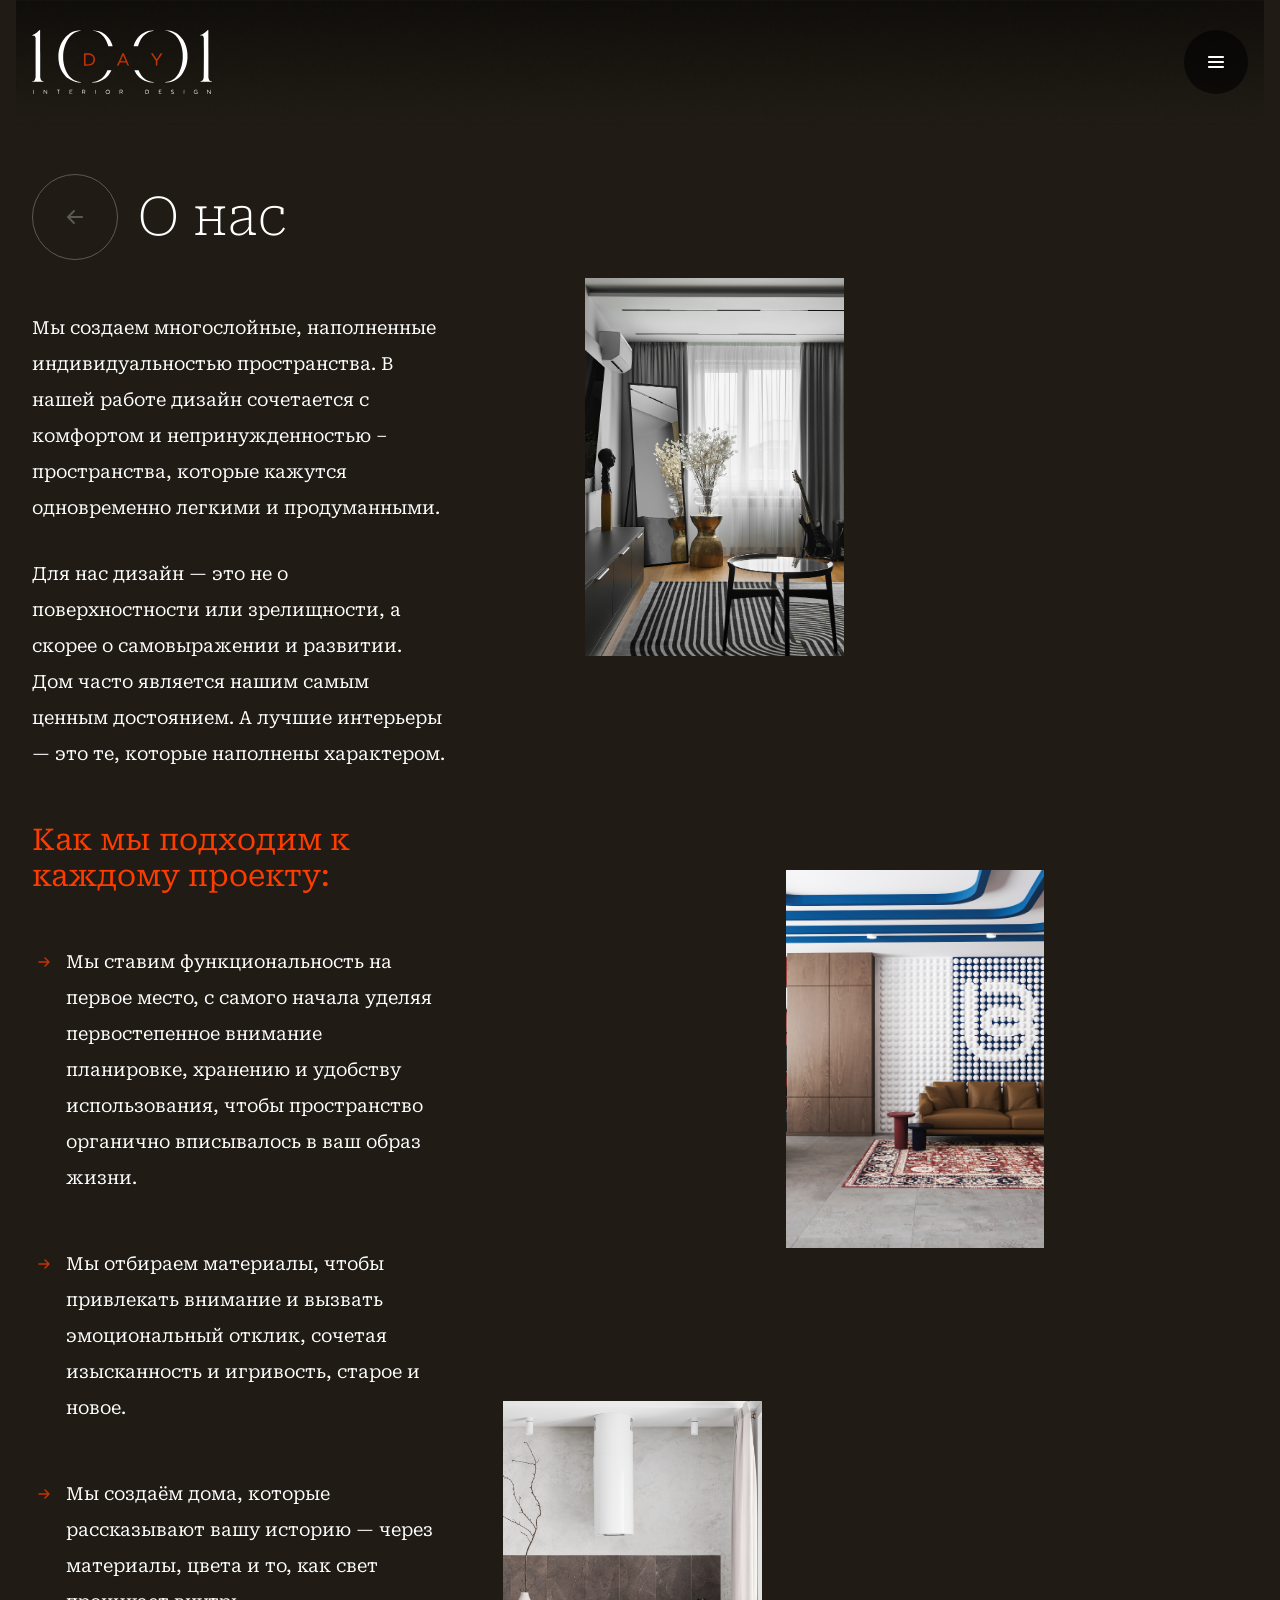
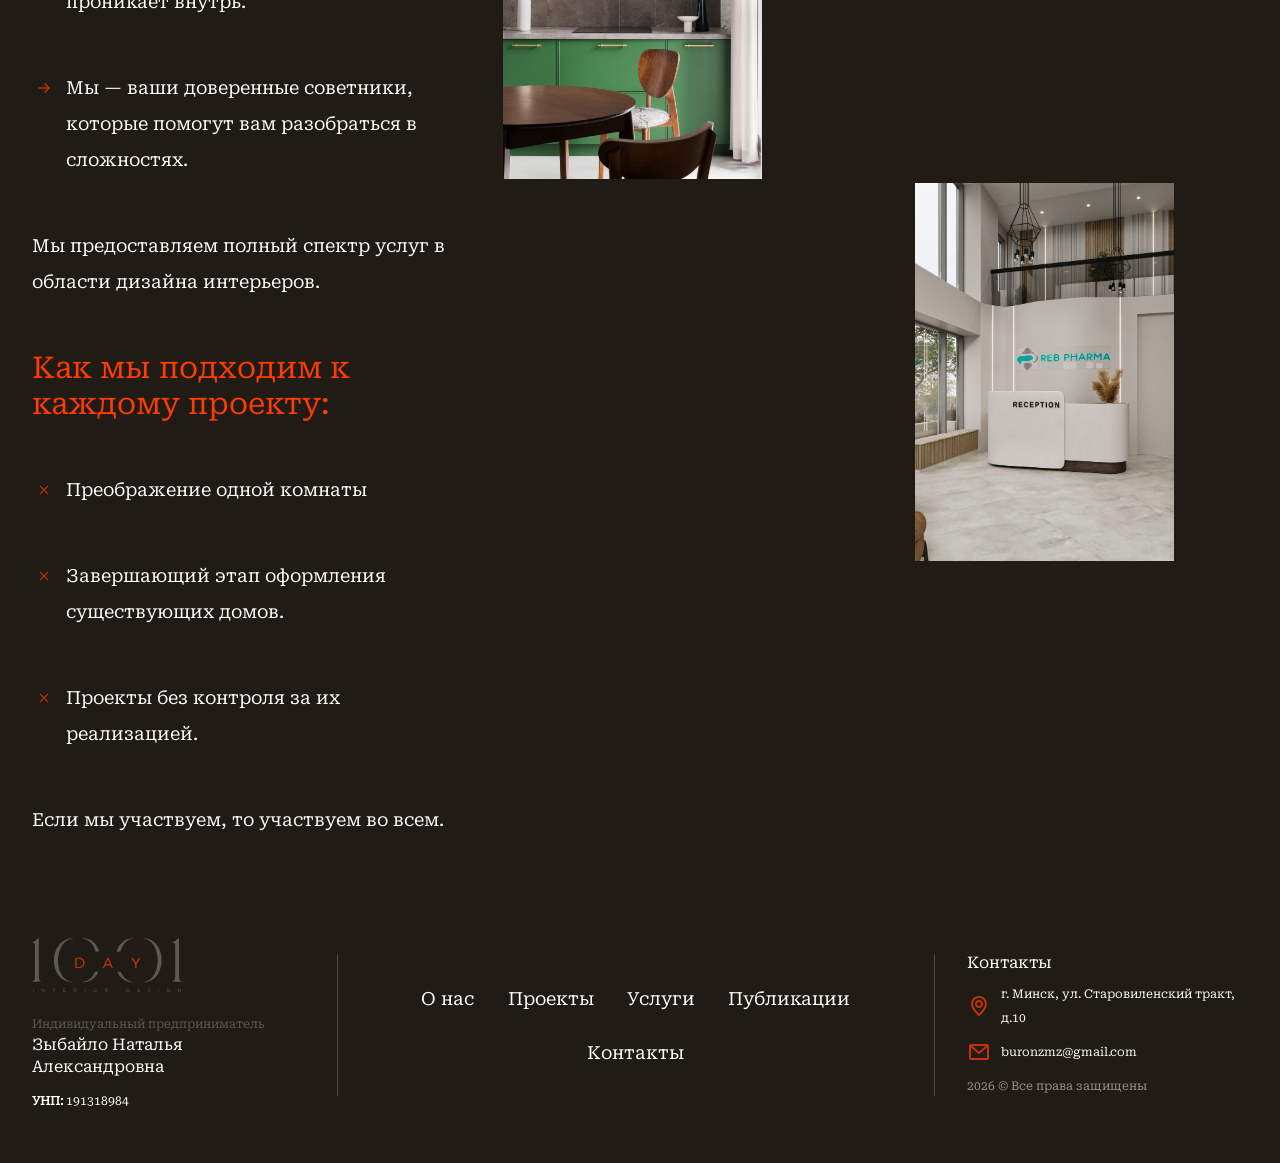
==== about.html @ 86888568 "first commit" ====
<!doctype html>
<html lang="ru">
  <head>
    <meta charset="UTF-8">
    <meta name="viewport" content="width=device-width, initial-scale=1">
    <meta name="description" content="О нас — портфолио интерьерной студии 1001 DAY.">
    <title>
      О нас — 1001 DAY
    </title>
    <link rel="stylesheet" href="styles.css">
    <script src="script.js" defer>
    </script>
  </head>
  <body>
    <div class="page page--inner" id="top">
      <header class="inner-header">
        <a class="inner-header__logo" href="index.html" aria-label="1001 DAY — главная">
          <img src="assets/icons/inner-logo.svg" alt="1001 DAY">
        </a>
        <button class="inner-header__menu" type="button" data-open="menu-dialog" aria-label="Открыть меню" aria-controls="menu-dialog" aria-expanded="false">
          <img src="assets/icons/menu.svg" alt="">
        </button>
      </header>
      <main class="inner-content">
        <section class="about">
          <div class="about__content">
            <div class="page-heading">
              <a class="round-link" href="index.html" aria-label="На главную">
                <img src="assets/icons/back.svg" alt="">
              </a>
              <h1 class="page-heading__title">
                О нас
              </h1>
            </div>
            <div class="about__intro">
              <p>
                Мы создаем многослойные, наполненные индивидуальностью пространства. В нашей работе дизайн сочетается с комфортом и непринужденностью – пространства, которые кажутся одновременно легкими и продуманными.
              </p>
              <p>
                Для нас дизайн — это не о поверхностности или зрелищности, а скорее о самовыражении и развитии. Дом часто является нашим самым ценным достоянием. А лучшие интерьеры — это те, которые наполнены характером.
              </p>
            </div>
            <h2 class="about__subtitle">
              Как мы подходим к каждому проекту:
            </h2>
            <ul class="icon-list">
              <li class="icon-list__item">
                <img src="assets/icons/list-arrow.svg" alt="">
                <p>
                  Мы ставим функциональность на первое место, с самого начала уделяя первостепенное внимание планировке, хранению и удобству использования, чтобы пространство органично вписывалось в ваш образ жизни.
                </p>
              </li>
              <li class="icon-list__item">
                <img src="assets/icons/list-arrow.svg" alt="">
                <p>
                  Мы отбираем материалы, чтобы привлекать внимание и вызвать эмоциональный отклик, сочетая изысканность и игривость, старое и новое.
                </p>
              </li>
              <li class="icon-list__item">
                <img src="assets/icons/list-arrow.svg" alt="">
                <p>
                  Мы создаём дома, которые рассказывают вашу историю — через материалы, цвета и то, как свет проникает внутрь.
                </p>
              </li>
              <li class="icon-list__item">
                <img src="assets/icons/list-arrow.svg" alt="">
                <p>
                  Мы — ваши доверенные советники, которые помогут вам разобраться в сложностях.
                </p>
              </li>
            </ul>
            <p>
              Мы предоставляем полный спектр услуг в области дизайна интерьеров.
            </p>
            <h2 class="about__subtitle">
              Как мы подходим к каждому проекту:
            </h2>
            <ul class="icon-list">
              <li class="icon-list__item">
                <img src="assets/icons/list-cross.svg" alt="">
                <p>
                  Преображение одной комнаты
                </p>
              </li>
              <li class="icon-list__item">
                <img src="assets/icons/list-cross.svg" alt="">
                <p>
                  Завершающий этап оформления существующих домов.
                </p>
              </li>
              <li class="icon-list__item">
                <img src="assets/icons/list-cross.svg" alt="">
                <p>
                  Проекты без контроля за их реализацией.
                </p>
              </li>
            </ul>
            <p>
              Если мы участвуем, то участвуем во всем.
            </p>
          </div>
          <div class="about__collage">
            <img class="about__image about__image--1" src="assets/images/about-living.png" alt="Интерьер гостиной" loading="lazy">
            <img class="about__image about__image--2" src="assets/images/about-office.png" alt="Зона отдыха в офисе" loading="lazy">
            <img class="about__image about__image--3" src="assets/images/about-kitchen.png" alt="Кухня с зелеными фасадами" loading="lazy">
            <img class="about__image about__image--4" src="assets/images/about-reception.png" alt="Ресепшен Reb Pharma" loading="lazy">
          </div>
        </section>
      </main>
      <footer class="footer" id="contacts">
        <div class="footer__company">
          <a class="footer__logo" href="index.html">
            <img src="assets/icons/logo-footer.svg" alt="1001 DAY">
          </a>
          <p class="footer__legal">
            <span>
              Индивидуальный предприниматель
            </span>
            <br>
            Зыбайло Наталья Александровна
          </p>
          <p class="footer__tax">
            <strong>
              УНП:
            </strong>
            191318984
          </p>
        </div>
        <img class="footer__divider" src="assets/icons/divider.svg" alt="">
        <nav class="footer__navigation" aria-label="Навигация в подвале">
          <a href="about.html">
            О нас
          </a>
          <a href="projects.html">
            Проекты
          </a>
          <a href="services.html">
            Услуги
          </a>
          <a href="publications.html">
            Публикации
          </a>
          <a href="contacts.html">
            Контакты
          </a>
        </nav>
        <img class="footer__divider" src="assets/icons/divider.svg" alt="">
        <div class="footer__contacts">
          <p>
            Контакты
          </p>
          <p class="footer__detail">
            <img src="assets/icons/location.svg" alt="">
            г. Минск, ул. Старовиленский тракт, д.10
          </p>
          <a class="footer__detail" href="mailto:buronzmz@gmail.com">
            <img src="assets/icons/email.svg" alt="">
            buronzmz@gmail.com
          </a>
          <p class="footer__copyright">
            2026 © Все права защищены
          </p>
        </div>
      </footer>
    </div>
    <dialog class="menu" id="menu-dialog" aria-label="Меню">
      <button class="dialog-close" type="button" data-close aria-label="Закрыть меню">
        <img src="assets/icons/close.svg" alt="">
      </button>
      <nav class="menu__navigation">
        <a href="about.html">
          О нас
        </a>
        <a href="projects.html">
          Проекты
        </a>
        <a href="services.html">
          Услуги
        </a>
        <a href="publications.html">
          Публикации
        </a>
        <a href="contacts.html">
          Контакты
        </a>
      </nav>
    </dialog>
    <dialog class="request" id="request-dialog" aria-labelledby="request-title">
      <button class="dialog-close" type="button" data-close aria-label="Закрыть заявку">
        <img src="assets/icons/close.svg" alt="">
      </button>
      <h2 class="request__title" id="request-title">
        Заявка на дизайн
      </h2>
      <form class="request__form">
        <label class="request__field">
          Ваше имя
          <input name="name" placeholder="Иван" autocomplete="name" required>
        </label>
        <label class="request__field">
          Ваш телефон
          <input type="tel" name="phone" placeholder="+ 375 ___ - __ - __" autocomplete="tel" required>
        </label>
        <label class="request__field">
          E-mail для связи
          <input type="email" name="email" placeholder="info@mail.by" autocomplete="email">
        </label>
        <label class="request__field">
          Объект
          <select name="object">
            <option>
              Дом
            </option>
            <option>
              Квартира
            </option>
            <option>
              Коммерческое помещение
            </option>
          </select>
        </label>
        <label class="request__field">
          Площадь объекта
          <input type="number" name="area" min="1" placeholder="100 кв.м.">
        </label>
        <label class="request__field">
          Необходимая услуга
          <select name="service">
            <option>
              Консультация
            </option>
            <option>
              Дизайн интерьера
            </option>
            <option>
              Авторский надзор
            </option>
          </select>
        </label>
        <div class="request__details">
          <label class="request__field">
            Адрес объекта
            <textarea name="address" placeholder="г. Минск, ул. Ленина, 123, кв. 1">
            </textarea>
          </label>
          <label class="request__field">
            Комментарий
            <textarea name="comment" placeholder="Ваш комментарий (если хотите что-то добавить о проекте)">
            </textarea>
          </label>
        </div>
        <p class="request__status" role="status" hidden>
        </p>
        <button class="button request__submit" type="submit">
          Оставить заявку
          <img src="assets/icons/arrow-up.svg" alt="">
        </button>
      </form>
    </dialog>
  </body>
</html>
---- styles.css ----
@font-face {
  font-family: 'Roboto Serif';
  src: url('assets/fonts/roboto-serif-thin.ttf') format('truetype');
  font-weight: 100;
  font-display: swap;
}

@font-face {
  font-family: 'Roboto Serif';
  src: url('assets/fonts/roboto-serif-regular.ttf') format('truetype');
  font-weight: 400;
  font-display: swap;
}

:root {
  --background: #201c15;
  --muted: #94928f;
  --accent: #c43307;
  --content-width: 1820px;
  --gutter: 16px;
}

* {
  box-sizing: border-box;
}

html {
  scroll-behavior: smooth;
}

body {
  margin: 0;
  background: var(--background);
  color: #fff;
  font-family: 'Roboto Serif', Georgia, serif;
  font-weight: 400;

  &.is-dialog-open {
    overflow: hidden;
  }
}

button,
input,
select,
textarea {
  font: inherit;
}

button,
a {
  -webkit-tap-highlight-color: transparent;
}

button {
  cursor: pointer;
}

a {
  color: inherit;
  text-decoration: none;
}

button {
  color: inherit;
}

p,
h1,
h2,
h3 {
  margin: 0;
}

button {
  background: none;
  border: 0;
}

img {
  display: block;
  max-width: 100%;
}

:focus-visible {
  outline: 2px solid #e96d42;
  outline-offset: 5px;
}

.page {
  max-width: calc(var(--content-width) + var(--gutter) * 2);
  padding-inline: var(--gutter);
  margin: auto;
}

.hero {
  height: 920px;
  isolation: isolate;
}

.hero__slide {
  position: relative;
  overflow: hidden;

  &::after {
    content: '';
    position: absolute;
    inset: 0;
    background: url('assets/images/hero-shade.png') center bottom/100% 64% no-repeat;
    pointer-events: none;
  }
}

.hero__image {
  width: 100%;
  height: 100%;
  object-fit: cover;
}

.site-header--home {
  position: absolute;
  z-index: 3;
  top: 0;
  left: 0;
  width: 100%;
  padding: 50px 16px;
  display: flex;
  justify-content: center;
  align-items: center;
  background: url('assets/images/header-shade.png') center/100% 100%;
}

.site-header__logo {
  width: 300px;
}

.site-header__menu {
  position: absolute;
  right: 16px;
  top: 36px;
  background: #0009;
  border-radius: 50%;
  padding: 20px;

  & img {
    width: 24px;
    height: 24px;
  }
}

.hero__title {
  position: absolute;
  z-index: 2;
  bottom: 118px;
  left: 0;
  width: 100%;
  text-align: center;
  font-size: 80px;
  font-weight: 100;
}

.hero__controls {
  position: absolute;
  z-index: 3;
  bottom: 50px;
  left: 0;
  right: 0;
  display: flex;
  align-items: center;
  flex-direction: column;
  gap: 10px;
}

.hero__pagination {
  width: auto !important;
  display: flex;
  gap: 10px;
  align-items: center;
  height: 24px;

  & .swiper-pagination-bullet {
    height: 5px;
    width: 5px;
    opacity: 1;
    margin: 0 !important;
    border-radius: 50px;
    background: #fff;
    transition: width .6s;
  }

  & .swiper-pagination-bullet-active {
    width: 198px;
  }
}

.hero__arrows {
  display: flex;
  gap: 10px;

  & button {
    padding: 0;
  }

  & img {
    width: 24px;
    height: 24px;
  }
}

.hero__previous img {
  transform: rotate(180deg);
}

.projects {
  display: grid;
  grid-template-columns: 35.833333% 1fr;
  grid-template-rows: 1fr auto;
}

.projects__intro {
  padding: 50px 16px;
  display: flex;
  flex-direction: column;
  align-items: flex-start;
  gap: 50px;
}

.projects__heading {
  display: flex;
  gap: 20px;
  align-items: center;
  font-size: 30px;
  font-weight: 400;

  & img {
    width: 24px;
    height: 24px;
  }
}

.projects__description {
  font-size: 18px;
  line-height: 2;
  color: var(--muted);
}

.button {
  display: inline-flex;
  align-items: center;
  justify-content: center;
  gap: 10px;
  padding: 20px;
  border: 1px solid #fff;
  font-size: 18px;
  line-height: 1.3;
  transition: background .3s;

  &:hover {
    background: #ffffff15;
  }

  & img {
    width: 24px;
    height: 24px;
  }
}

.button--muted {
  border-color: var(--muted);
}

.projects__gallery {
  grid-column: 2;
  grid-row: 1/3;
  display: grid;
  grid-template-columns: 1fr 2fr;
  gap: 2px;
  padding-block: 2px;
}

.project {
  position: relative;
  overflow: hidden;
  min-width: 0;
  height: 600px;

  &:hover .project__image {
    transform: scale(1.07);
  }
}

.project--oak,
.project--people {
  grid-column: 1/-1;
}

.project__image {
  width: 100%;
  height: 100%;
  object-fit: cover;
  transition: transform 2.5s cubic-bezier(.2, .6, .3, 1);
}

.project__name {
  position: absolute;
  bottom: 50px;
  left: 50px;
  font-size: 30px;
  font-weight: 400;
}

.project__name--dark {
  left: auto;
  right: 50px;
  color: #000;
}

.projects__contact {
  padding: 50px 16px;
  background: var(--accent);
  display: flex;
  flex-direction: column;
  align-items: flex-start;
  gap: 50px;
  font-size: 20px;
  line-height: 1.5;
}

.footer {
  padding: 50px 16px;
  display: flex;
  align-items: center;
  justify-content: space-between;
  gap: 32px;
}

.footer__company {
  max-width: 335px;
}

.footer__logo {
  display: block;
  width: 150px;
  margin-bottom: 20px;
}

.footer__legal {
  font-size: 16px;
  line-height: 1.4;

  & span {
    font-size: 12px;
    color: #5b5954;
  }
}

.footer__tax {
  font-size: 12px;
  margin-top: 10px;
  line-height: 2;
}

.footer__divider {
  height: 142px;
  width: 1px;
  object-fit: fill;
}

.footer__navigation {
  display: flex;
  flex-wrap: wrap;
  justify-content: center;
  gap: clamp(20px, 2.6vw, 50px);
  font-size: 18px;
}

.footer__contacts {
  display: flex;
  flex-direction: column;
  gap: 10px;
}

.footer__detail {
  display: flex;
  gap: 10px;
  align-items: center;
  font-size: 12px;
  line-height: 2;

  & img {
    width: 24px;
    height: 24px;
  }
}

.footer__copyright {
  color: var(--muted);
  font-size: 12px;
  line-height: 2;
}

dialog {
  color: #fff;
  border: 0;
  padding: 0;
  max-width: none;
  max-height: none;

  &::backdrop {
    background: #0006;
    backdrop-filter: blur(5px);
  }
}

.dialog-close {
  position: absolute;
  top: 36px;
  right: 36px;
  width: 64px;
  height: 64px;
  font: 32px/1 Arial, sans-serif;
  border-radius: 50%;

  & img {
    width: 24px;
    height: 24px;
    margin: auto;
  }

  &:hover {
    background: #ffffff15;
  }
}

.menu {
  margin: 0 0 0 auto;
  width: 393px;
  max-width: 100%;
  height: 100dvh;
  background: #94928f80;
  backdrop-filter: blur(24px);
  transform: translateX(100%);
  transition: transform .65s cubic-bezier(.2, .7, .3, 1);

  &.is-open {
    transform: translateX(0);
  }
}

.menu__navigation {
  padding: 300px 50px 50px;
  display: flex;
  flex-direction: column;
  gap: 50px;
  font-size: 18px;
}

.request {
  position: fixed;
  top: 50%;
  left: 50%;
  right: auto;
  bottom: auto;
  margin: 0;
  width: min(1600px, calc(100% - 32px));
  height: auto;
  max-height: calc(100dvh - 32px);
  overflow: auto;
  padding: clamp(40px, 5.2vw, 100px);
  background: #94928f80;
  backdrop-filter: blur(24px);
  box-shadow: 0 57px 73px -19px #0003;
  transform: translate(-50%, calc(-50dvh - 100%));
  transition: transform .7s cubic-bezier(.2, .7, .3, 1);

  &.is-open {
    transform: translate(-50%, -50%);
  }

  &::backdrop {
    background: #0002;
    backdrop-filter: none;
  }
}

.request__title {
  font-weight: 400;
  font-size: clamp(28px, 3vw, 60px);
  margin-bottom: 30px;
}

.request__form {
  display: grid;
  grid-template-columns: repeat(3, minmax(0, 1fr));
  gap: 24px 40px;
}

.request__field {
  display: flex;
  flex-direction: column;
  gap: 10px;
  font-size: 18px;
  line-height: 2;

  & input,
  & select,
  & textarea {
    min-width: 0;
    width: 100%;
    border: 0;
    background: #a19f9d;
    color: #fff;
    padding: 15px 20px;
    border-radius: 0;
    font-size: clamp(16px, 1.35vw, 26px);
    line-height: 1.5;
  }

  & input::placeholder,
  & textarea::placeholder {
    color: #d4d0cb;
  }

  & select {
    color: #eee;
    appearance: none;
    background: #a19f9d url('assets/icons/chevron-down.svg') no-repeat right 20px center;
    padding-right: 54px;
  }

  & textarea {
    resize: vertical;
    min-height: 130px;
  }
}

.request__details {
  grid-column: 1/-1;
  display: grid;
  grid-template-columns: 1fr 1fr;
  gap: 40px;
}

.request__status {
  grid-column: 1/3;
  align-self: center;
  font-size: 12px;
  line-height: 1.5;

  &:empty {
    display: none;
  }
}

.request__submit {
  justify-self: end;
  align-self: center;
}

.notice {
  padding: 90px 40px 40px;
  background: var(--background);
  max-width: calc(100% - 32px);

  & h2 {
    font-weight: 400;
    margin-bottom: 20px;
  }
}

@media (max-width: 1100px) and (min-width: 701px) {
  .projects__heading {
    font-size: 24px;
    gap: 10px;
  }

  .projects__intro {
    gap: 30px;
  }

  .projects__description {
    font-size: 16px;
  }

  .project {
    height: 460px;
  }

  .project__name {
    left: 24px;
    bottom: 30px;
  }

  .project__name--dark {
    left: auto;
    right: 24px;
  }

  .footer {
    gap: 20px;
  }

  .footer__contacts {
    max-width: 260px;
  }

  .footer__navigation {
    gap: 20px;
  }
}

@media (max-width: 700px) {
  .hero {
    height: calc((100vw - 32px) * .67558);
  }

  .site-header--home {
    padding: 20px 16px;
    justify-content: space-between;
  }

  .site-header__logo {
    width: 136.099px;
  }

  .site-header__menu {
    position: static;
    padding: 10px;
  }

  .hero__title {
    font-size: 40px;
    bottom: 54px;
  }

  .hero__controls {
    bottom: 20px;
    gap: 0;
  }

  .hero__arrows {
    display: none;
  }

  .hero__pagination .swiper-pagination-bullet {
    width: 3px;
    height: 3px;
  }

  .hero__pagination .swiper-pagination-bullet-active {
    width: 198px;
    height: 2px;
  }

  .projects {
    display: flex;
    flex-direction: column;
  }

  .projects__intro {
    padding: 20px 16px;
    gap: 20px;
  }

  .projects__heading {
    font-size: 25px;
    gap: 10px;
    align-items: flex-start;
  }

  .projects__description {
    font-size: 16px;
    line-height: 1.5;
  }

  .button {
    width: 100%;
    padding: 20px 10px;
  }

  .projects__gallery {
    width: 100%;
    display: flex;
    flex-direction: column;
    gap: 0;
    padding: 0;
  }

  .project {
    height: auto;
  }

  .project--oak {
    aspect-ratio: 2500/1768;
  }

  .project--sacre {
    height: 600px;
  }

  .project--by {
    aspect-ratio: 393/272;
  }

  .project--people {
    aspect-ratio: 393/269;
  }

  .project__name {
    left: 20px;
    bottom: 20px;
    font-size: 30px;
  }

  .project__name--dark {
    left: auto;
    right: 20px;
  }

  .projects__contact {
    padding: 20px 16px;
    gap: 20px;
    font-size: 16px;
    line-height: 1.5;

    & .button {
      font-size: 20px;
    }
  }

  .footer {
    padding: 20px 16px;
    flex-direction: column;
    gap: 20px;
  }

  .footer__logo {
    margin: 0;
  }

  .footer__legal,
  .footer__tax,
  .footer__divider,
  .footer__contacts>p:first-child,
  .footer__detail {
    display: none;
  }

  .footer__navigation {
    gap: 20px;
    font-size: 18px;
  }

  .footer__contacts {
    gap: 0;
  }

  .request {
    padding: 30px 16px;
    height: auto;
    max-height: calc(100dvh - 32px);
  }

  .dialog-close {
    top: 10px;
    right: 10px;
    width: 44px;
    height: 44px;
  }

  .request__title {
    padding-right: 35px;
  }

  .request__form {
    grid-template-columns: 1fr;
    gap: 20px;
  }

  .request__details {
    grid-template-columns: 1fr;
    gap: 20px;
  }

  .request__status {
    grid-column: 1;
  }

  .request__field {
    font-size: 16px;
  }

  .request__submit {
    justify-self: stretch;
  }

  .menu__navigation {
    padding-top: 180px;
  }
}

@media (prefers-reduced-motion:reduce) {
  html {
    scroll-behavior: auto;
  }

  *,
  *::before,
  *::after {
    transition: none !important;
    animation: none !important;
  }
}

/* Внутренние страницы: компактный хедер и сетки портфолио. */

.visually-hidden {
  position: absolute;
  width: 1px;
  height: 1px;
  padding: 0;
  overflow: hidden;
  clip-path: inset(50%);
  white-space: nowrap;
}

.inner-header {
  display: flex;
  align-items: center;
  justify-content: space-between;
  padding: 30px 16px;
  background: url('assets/images/inner-header.png') center / cover;
}

.inner-header__logo {
  display: block;
  width: 180px;
}

.inner-header__menu {
  display: flex;
  align-items: center;
  justify-content: center;
  padding: 20px;
  border-radius: 50%;
  background: #0009;

  & img {
    width: 24px;
    height: 24px;
  }
}

.categories {
  display: grid;
  grid-template-columns: repeat(2, minmax(0, 1fr));
  gap: 50px;
  padding: 50px 16px;
}

.category-card {
  display: flex;
  flex-direction: column;
  gap: 50px;
  min-width: 0;
}

.category-card__title {
  display: flex;
  align-items: center;
  gap: 20px;
  min-height: 86px;
  font-size: clamp(32px, 3.02vw, 58px);
  font-weight: 400;
}

.round-link {
  flex: 0 0 86px;
  width: 86px;
  height: 86px;
  border: 1px solid #5b5954;
  border-radius: 50%;
  display: inline-flex;
  align-items: center;
  justify-content: center;
  transition: background .3s;

  & img {
    width: 24px;
    height: 24px;
  }
}

.round-link:hover,
.category-card:hover .round-link {
  background: #ffffff15;
}

.category-card__media,
.portfolio-card__media,
.project-gallery__item {
  overflow: hidden;
  aspect-ratio: 2500 / 1768;
}

.category-card__media {
  aspect-ratio: 885 / 588.288;
}

.category-card__image,
.portfolio-card__image,
.project-gallery__image {
  width: 100%;
  height: 100%;
  object-fit: cover;
}

.category-card__image,
.portfolio-card__image {
  transition: transform 2.5s cubic-bezier(.2, .6, .3, 1);
}

.category-card:hover .category-card__image,
.portfolio-card:hover .portfolio-card__image {
  transform: scale(1.07);
}

.page-heading {
  display: flex;
  align-items: center;
  gap: 30px;
  padding: 50px 16px;
}

.page-heading--gallery {
  padding-block: 20px;
}

.page-heading__title {
  min-width: 0;
  font-size: clamp(40px, 4.167vw, 80px);
  line-height: 1.2;
  font-weight: 100;
}

.portfolio-grid,
.project-gallery {
  display: grid;
  grid-template-columns: repeat(3, minmax(0, 1fr));
  gap: 50px;
  padding: 50px 16px;
}

.portfolio-card {
  display: flex;
  flex-direction: column;
  gap: 10px;
  min-width: 0;
}

.portfolio-card__title {
  font-size: 40px;
  font-weight: 400;
}

.request__submit {
  grid-column: 3;
}

@media (max-width: 1100px) {
  .portfolio-grid,
  .project-gallery {
    grid-template-columns: repeat(2, minmax(0, 1fr));
    gap: 30px;
  }

  .categories {
    gap: 30px;
  }

  .category-card__title {
    min-height: 116px;
    font-size: 36px;
  }

  .round-link {
    flex-basis: 64px;
    width: 64px;
    height: 64px;
  }

  .portfolio-card__title {
    font-size: 30px;
  }
}

@media (max-width: 700px) {
  .inner-header {
    padding-block: 20px;
  }

  .inner-header__logo {
    width: 136px;
  }

  .inner-header__menu {
    padding: 10px;
  }

  .categories,
  .portfolio-grid,
  .project-gallery {
    grid-template-columns: 1fr;
    gap: 30px;
    padding: 20px 0 30px;
  }

  .category-card {
    gap: 20px;
  }

  .category-card__title {
    min-height: 0;
    font-size: clamp(25px, 6.5vw, 36px);
    gap: 16px;
  }

  .round-link {
    flex-basis: 48px;
    width: 48px;
    height: 48px;
  }

  .page-heading,
  .page-heading--gallery {
    padding: 20px 0;
    gap: 16px;
  }

  .page-heading__title {
    font-size: clamp(30px, 8vw, 48px);
    overflow-wrap: anywhere;
  }

  .portfolio-card__title {
    font-size: 30px;
  }

  .request__submit {
    grid-column: 1;
  }
}

/* Услуги, рассказ о студии и контактная информация. */

.service,
.about,
.contact-details {
  display: grid;
  grid-template-columns: 35.833333% minmax(0, 1fr);
}

.service__content {
  padding: 50px 16px;
  display: flex;
  flex-direction: column;
  align-items: flex-start;
  gap: 50px;
}

.service__title {
  font-size: 40px;
  font-weight: 400;
}

.service-stages {
  display: flex;
  flex-direction: column;
  gap: 10px;
  width: 100%;
}

.service-stage__title {
  display: flex;
  align-items: center;
  justify-content: space-between;
  gap: 10px;
  padding: 15px 20px;
  background: #000;
  cursor: pointer;
  font-family: Garamond, Georgia, serif;
  font-size: 30px;
  line-height: 1.5;
  list-style: none;

  &::-webkit-details-marker {
    display: none;
  }

  & img {
    width: 24px;
    height: 24px;
    transition: transform .3s;
  }
}

.service-stage[open] .service-stage__title img {
  transform: rotate(180deg);
}

.service-stage__content {
  padding: 20px;
  background: #5b5954;
  display: flex;
  flex-direction: column;
  gap: 10px;
  font-size: 18px;
  line-height: 2;
}

.service__image {
  width: 100%;
  height: auto;
  aspect-ratio: 2500/1768;
  align-self: start;
  object-fit: cover;
}

.service-divider {
  padding-top: 50px;
  overflow: hidden;

  & img {
    max-width: 100%;
  }
}

.service--second {
  padding-top: 50px;
}

.consultation {
  position: relative;
  isolation: isolate;
  overflow: hidden;
  background: #000;
  display: grid;
  grid-template-columns: 35.833333% minmax(0, 1fr);
  padding: 50px 16px;
  gap: 50px;
}

.consultation__photos {
  position: absolute;
  z-index: -1;
  right: 0;
  top: 0;
  bottom: 0;
  width: 37.34375%;

  & img {
    position: absolute;
    inset: 0;
    width: 100%;
    height: 100%;
    object-fit: cover;
    object-position: top;
  }
}

.consultation__form {
  display: flex;
  flex-direction: column;
  gap: 11px;
  font-family: Garamond, Georgia, serif;

  & .button {
    margin-top: 19px;
    width: 100%;
  }
}

.consultation__field {
  display: flex;
  flex-direction: column;
  gap: 11px;
  font-size: 18px;
  line-height: 1.5;

  & input {
    width: 100%;
    min-width: 0;
    border: 0;
    border-radius: 0;
    background: #ffffff2b;
    padding: 15px 20px;
    font-size: 26px;
    line-height: 1.5;
    color: #fff;
  }

  & input::placeholder {
    color: #d4d0cb;
  }
}

.button--accent {
  background: var(--accent);
  border-color: var(--accent);

  &:hover {
    background: #e04412;
  }
}

.consultation__status:empty {
  display: none;
}

.consultation__status {
  font-size: 16px;
  line-height: 1.5;
}

.consultation__content {
  display: flex;
  flex-direction: column;
  gap: 20px;
  min-width: 0;
}

.consultation__title {
  font-size: 60px;
  font-weight: 400;
}

.icon-list {
  list-style: none;
  margin: 0;
  padding: 0;
  display: flex;
  flex-direction: column;
  gap: 20px;
}

.icon-list__item {
  display: flex;
  align-items: flex-start;
  gap: 10px;
  font-size: 20px;
  line-height: 1.5;

  & img {
    flex: none;
    width: 24px;
    height: 24px;
    margin-top: 3px;
  }
}

.about__content {
  padding: 50px 16px;
  display: flex;
  flex-direction: column;
  gap: 50px;
  font-size: 18px;
  line-height: 2;

  & .icon-list {
    gap: 50px;
  }

  & .icon-list__item {
    font-size: 18px;
    line-height: 2;
  }

  & .icon-list__item img {
    margin-top: 6px;
  }
}

.about__content .page-heading,
.contact-details__content .page-heading {
  padding: 0;
  gap: 20px;
}

.about__intro p+p {
  margin-top: 30px;
}

.about__subtitle {
  font-size: 30px;
  line-height: 1.2;
  font-weight: 400;
  color: #ff3c00;
}

.about__collage {
  position: relative;
  min-height: 1952px;
}

.about__image {
  position: absolute;
  width: 32.305%;
  aspect-ratio: 398/582;
  object-fit: cover;
}

.about__image--1 {
  left: 15.26%;
  top: 6.5%;
}

.about__image--2 {
  left: 40.26%;
  top: 31.55%;
}

.about__image--3 {
  left: 4.95%;
  top: 54%;
}

.about__image--4 {
  left: 56.41%;
  top: 70.18%;
}

.contact-details__content {
  padding: 50px 16px;
  display: flex;
  flex-direction: column;
  gap: 50px;
}

.contact-details__group {
  display: flex;
  flex-direction: column;
  gap: 20px;
}

.contact-details__label {
  font-size: 18px;
  line-height: 2;
  font-weight: 400;
  color: #ff3c00;
}

.contact-detail {
  display: flex;
  align-items: flex-start;
  gap: 10px;
  font-size: 30px;
  line-height: 1.25;

  & img {
    flex: none;
    width: 24px;
    margin-top: 4px;
  }

  & a,
  & p {
    min-width: 0;
    overflow-wrap: anywhere;
  }
}

.contact-detail--owner {
  font-size: 18px;
  line-height: 2;
}

.contact-details__note {
  background: #5b5954;
  padding: 10px 20px;
  font-size: 18px;
  line-height: 2;
}

.contact-details__image {
  width: 100%;
  height: 100%;
  object-fit: cover;
  min-height: 0;
}

@media (max-width: 1100px) {
  .service__title {
    font-size: 30px;
  }

  .service__content,
  .about__content,
  .contact-details__content {
    gap: 30px;
    padding-block: 30px;
  }

  .about__collage {
    min-height: 1400px;
  }

  .about__content .icon-list {
    gap: 30px;
  }

  .consultation {
    gap: 30px;

    & .icon-list__item {
      font-size: 18px;
    }
  }

  .consultation__title {
    font-size: 40px;
  }

  .contact-detail {
    font-size: 24px;
  }

  .contact-detail--owner {
    font-size: 16px;
  }
}

@media (max-width: 700px) {
  .service,
  .about,
  .contact-details {
    grid-template-columns: 1fr;
  }

  .service__content,
  .about__content,
  .contact-details__content {
    padding: 20px 0;
    gap: 25px;
  }

  .service__title {
    font-size: 30px;
  }

  .service__image {
    height: auto;
    aspect-ratio: 2500/1768;
  }

  .service-divider {
    padding-top: 30px;
  }

  .service--second {
    padding-top: 10px;
  }

  .service-stage__title {
    font-size: 25px;
  }

  .service-stage__content {
    font-size: 16px;
    line-height: 1.5;
  }

  .consultation {
    grid-template-columns: 1fr;
    padding: 30px 16px;
    gap: 30px;
  }

  .consultation__photos {
    position: relative;
    width: 100%;
    height: 300px;
    grid-row: 3;
  }

  .consultation__form {
    grid-row: 2;
  }

  .consultation__content {
    grid-row: 1;
  }

  .consultation__title {
    font-size: 36px;
  }

  .consultation__field input {
    font-size: 20px;
  }

  .icon-list__item,
  .consultation .icon-list__item {
    font-size: 16px;
  }

  .about__content {
    font-size: 16px;
    line-height: 1.6;

    & .icon-list {
      gap: 25px;
    }

    & .icon-list__item {
      font-size: 16px;
      line-height: 1.6;
    }
  }

  .about__subtitle {
    font-size: 25px;
  }

  .about__collage {
    min-height: 0;
    padding: 10px 0 30px;
    display: grid;
    grid-template-columns: 1fr 1fr;
    gap: 16px;
    align-items: start;
  }

  .about__image {
    position: static;
    width: 100%;
  }

  .about__image--2,
  .about__image--4 {
    margin-top: 40px;
  }

  .contact-details__content {
    gap: 30px;
  }

  .contact-detail {
    font-size: 23px;
  }

  .contact-detail--owner {
    font-size: 16px;
  }

  .contact-details__label,
  .contact-details__note {
    font-size: 16px;
  }

  .contact-details__image {
    height: auto;
    aspect-ratio: 2500/1768;
  }
}

/* Хедер главной находится перед main, сохраняя наложение на обложку. */

.page--home {
  position: relative;

  & > .site-header--home {
    left: var(--gutter);
    width: calc(100% - var(--gutter) * 2);
  }
}

/* Публикации — 12 карточек из макета Figma. */
.page-heading--publications {
  padding-bottom: 0;
  gap: 20px;
}

.publications-grid {
  display: grid;
  grid-template-columns: repeat(4, minmax(0, 1fr));
  gap: 50px;
  padding: 50px 16px;

  @media (max-width: 1100px) {
    grid-template-columns: repeat(2, minmax(0, 1fr));
    gap: 30px;
  }

  @media (max-width: 700px) {
    grid-template-columns: 1fr;
    padding: 30px 0;
  }
}

.publication-card {
  min-width: 0;
  display: flex;
  flex-direction: column;
  gap: 10px;
}

.publication-card__media {
  aspect-ratio: 2500 / 1768;
  overflow: hidden;
}

.publication-card__image {
  width: 100%;
  height: 100%;
  object-fit: cover;
}

.publication-card__title {
  font-size: 30px;
  font-weight: 400;
  line-height: 2;

  @media (max-width: 1500px) {
    font-size: 24px;
  }
}

.publication-card__meta {
  display: flex;
  align-items: center;
  gap: 10px;
}

.publication-card__date {
  border: 1px solid #5b5954;
  padding: 5px 10px;
  color: #d4d0cb;
  font-size: 10px;
  line-height: 2;
}

.publication-card__arrow {
  transform: scaleX(-1);
}
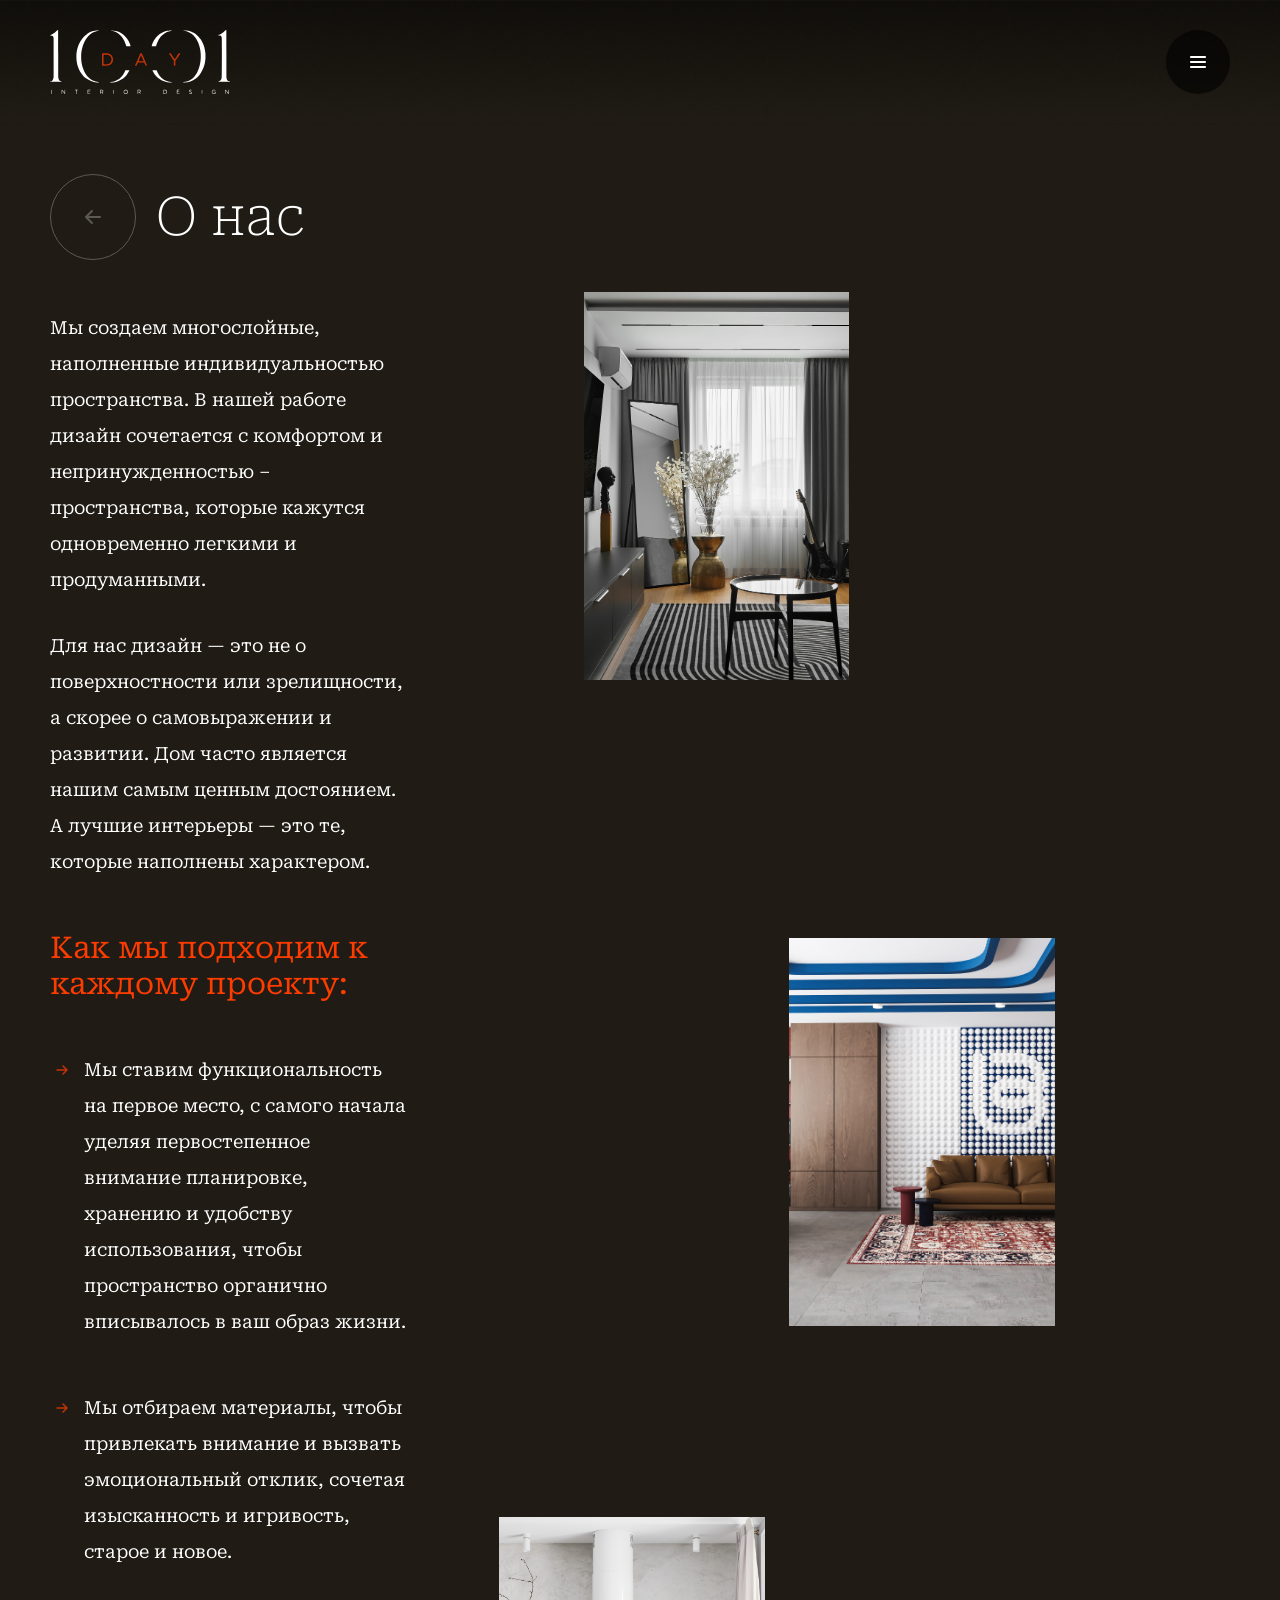
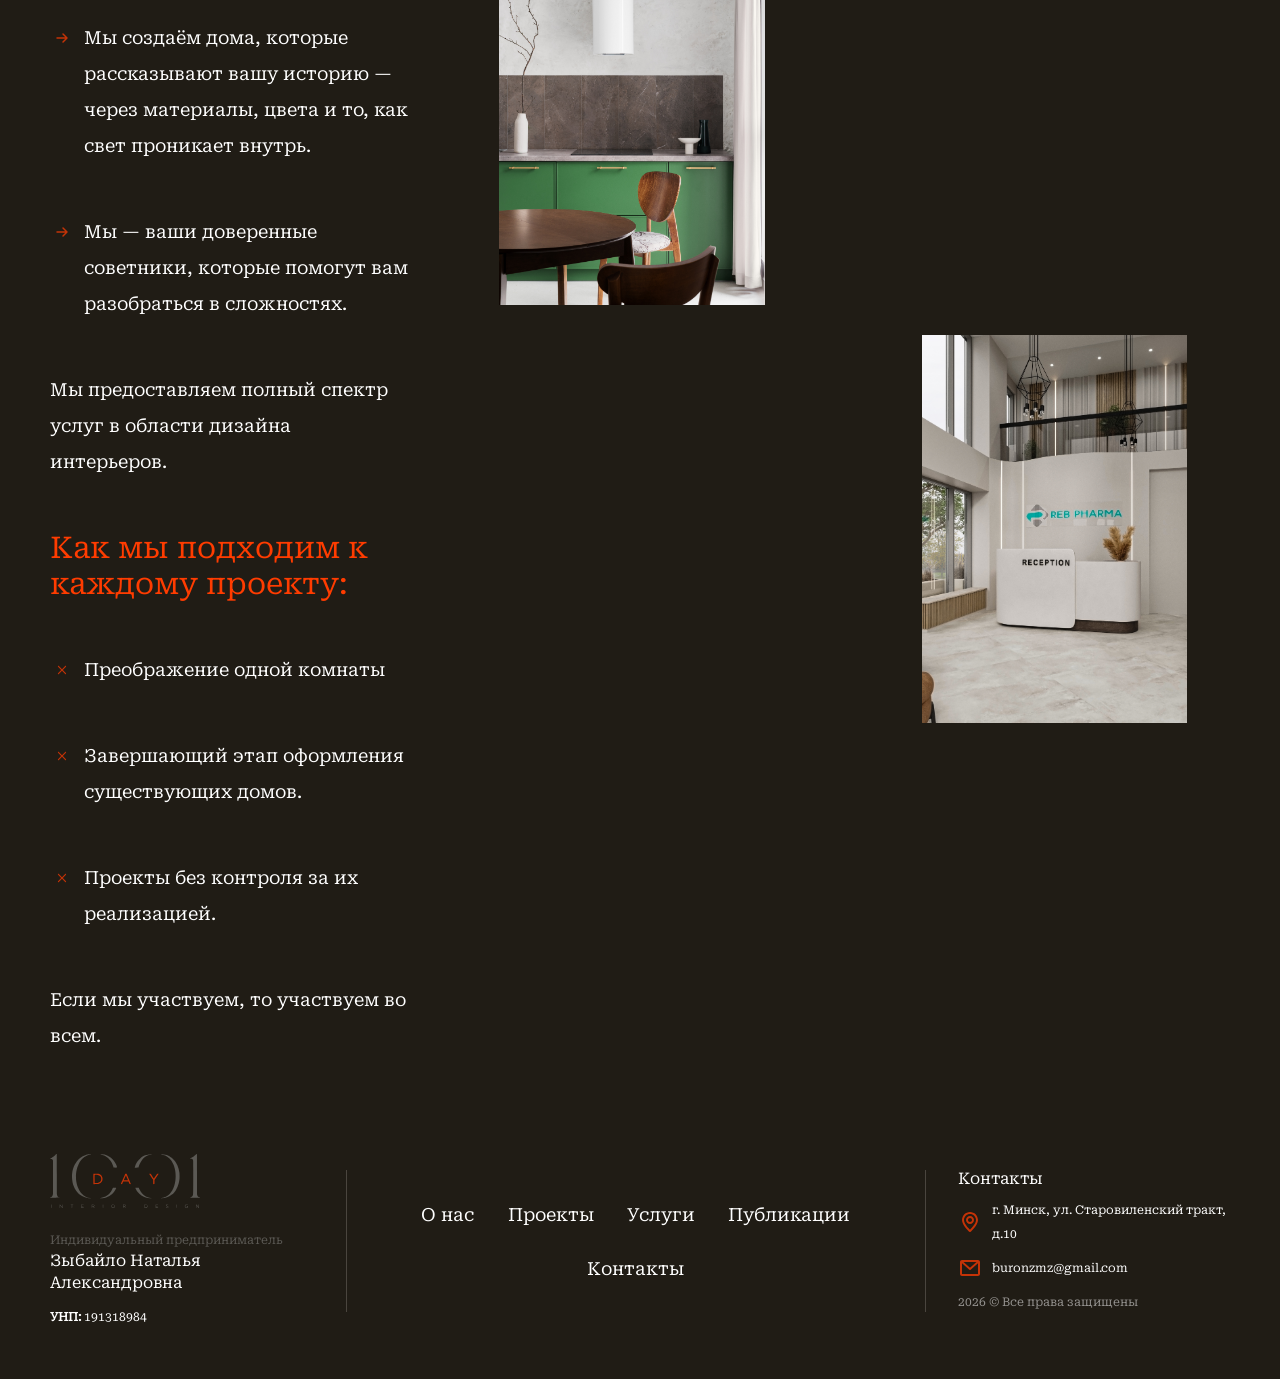
==== commit 5d651d4c: "Refresh cached styles and scripts for updated header" ====
--- a/about.html
+++ b/about.html
@@ -7,8 +7,8 @@
     <title>
       О нас — 1001 DAY
     </title>
-    <link rel="stylesheet" href="styles.css">
-    <script src="script.js" defer>
+    <link rel="stylesheet" href="styles.css?v=bed2378">
+    <script src="script.js?v=bed2378" defer>
     </script>
   </head>
   <body>
--- a/styles.css
+++ b/styles.css
@@ -16,8 +16,8 @@
   --background: #201c15;
   --muted: #94928f;
   --accent: #c43307;
-  --content-width: 1820px;
-  --gutter: 16px;
+  --content-width: 1920px;
+  --content-padding: 50px;
 }
 
 * {
@@ -88,8 +88,7 @@
 }
 
 .page {
-  max-width: calc(var(--content-width) + var(--gutter) * 2);
-  padding-inline: var(--gutter);
+  max-width: var(--content-width);
   margin: auto;
 }
 
@@ -118,20 +117,41 @@
 }
 
 .site-header--home {
-  position: absolute;
-  z-index: 3;
+  position: sticky;
+  z-index: 10;
   top: 0;
   left: 0;
   width: 100%;
-  padding: 50px 16px;
-  display: flex;
-  justify-content: center;
+  padding: 50px var(--content-padding);
+  display: flex;
+  justify-content: flex-start;
   align-items: center;
   background: url('assets/images/header-shade.png') center/100% 100%;
+  transition: background-color .35s ease, padding .6s ease;
+
+  &.is-scrolled {
+    background: var(--background) url('assets/images/inner-header.png') center / cover;
+    padding-block: 30px;
+
+    & .site-header__logo {
+      width: 180px;
+      margin-left: 0;
+    }
+
+    & .site-header__menu {
+      position: absolute;
+      right: var(--content-padding);
+      top: 50%;
+      transform: translateY(-50%);
+    }
+  }
 }
 
 .site-header__logo {
   width: 300px;
+  flex-shrink: 0;
+  margin-left: calc(50% - 150px);
+  transition: width .6s ease, margin-left .6s ease;
 }
 
 .site-header__menu {
@@ -218,7 +238,7 @@
 }
 
 .projects__intro {
-  padding: 50px 16px;
+  padding: 50px var(--content-padding);
   display: flex;
   flex-direction: column;
   align-items: flex-start;
@@ -316,7 +336,7 @@
 }
 
 .projects__contact {
-  padding: 50px 16px;
+  padding: 50px var(--content-padding);
   background: var(--accent);
   display: flex;
   flex-direction: column;
@@ -327,7 +347,7 @@
 }
 
 .footer {
-  padding: 50px 16px;
+  padding: 50px var(--content-padding);
   display: flex;
   align-items: center;
   justify-content: space-between;
@@ -610,17 +630,30 @@
 }
 
 @media (max-width: 700px) {
+  :root {
+    --content-padding: 20px;
+  }
+
   .hero {
     height: calc((100vw - 32px) * .67558);
   }
 
   .site-header--home {
-    padding: 20px 16px;
+    padding: 20px var(--content-padding);
     justify-content: space-between;
+
+    &.is-scrolled {
+      padding-block: 20px;
+
+      & .site-header__logo {
+        width: 136px;
+      }
+    }
   }
 
   .site-header__logo {
     width: 136.099px;
+    margin-left: 0;
   }
 
   .site-header__menu {
@@ -658,7 +691,7 @@
   }
 
   .projects__intro {
-    padding: 20px 16px;
+    padding: 20px var(--content-padding);
     gap: 20px;
   }
 
@@ -718,7 +751,7 @@
   }
 
   .projects__contact {
-    padding: 20px 16px;
+    padding: 20px var(--content-padding);
     gap: 20px;
     font-size: 16px;
     line-height: 1.5;
@@ -729,7 +762,7 @@
   }
 
   .footer {
-    padding: 20px 16px;
+    padding: 20px var(--content-padding);
     flex-direction: column;
     gap: 20px;
   }
@@ -825,11 +858,14 @@
 }
 
 .inner-header {
+  position: sticky;
+  top: 0;
+  z-index: 10;
   display: flex;
   align-items: center;
   justify-content: space-between;
-  padding: 30px 16px;
-  background: url('assets/images/inner-header.png') center / cover;
+  padding: 30px var(--content-padding);
+  background: var(--background) url('assets/images/inner-header.png') center / cover;
 }
 
 .inner-header__logo {
@@ -855,7 +891,7 @@
   display: grid;
   grid-template-columns: repeat(2, minmax(0, 1fr));
   gap: 50px;
-  padding: 50px 16px;
+  padding: 50px var(--content-padding);
 }
 
 .category-card {
@@ -870,7 +906,7 @@
   align-items: center;
   gap: 20px;
   min-height: 86px;
-  font-size: clamp(32px, 3.02vw, 58px);
+  font-size: clamp(32px, 2.5vw, 48px);
   font-weight: 400;
 }
 
@@ -929,7 +965,7 @@
   display: flex;
   align-items: center;
   gap: 30px;
-  padding: 50px 16px;
+  padding: 50px var(--content-padding);
 }
 
 .page-heading--gallery {
@@ -948,7 +984,7 @@
   display: grid;
   grid-template-columns: repeat(3, minmax(0, 1fr));
   gap: 50px;
-  padding: 50px 16px;
+  padding: 50px var(--content-padding);
 }
 
 .portfolio-card {
@@ -1012,7 +1048,7 @@
   .project-gallery {
     grid-template-columns: 1fr;
     gap: 30px;
-    padding: 20px 0 30px;
+    padding: 20px var(--content-padding) 30px;
   }
 
   .category-card {
@@ -1033,7 +1069,7 @@
 
   .page-heading,
   .page-heading--gallery {
-    padding: 20px 0;
+    padding: 20px var(--content-padding);
     gap: 16px;
   }
 
@@ -1061,7 +1097,7 @@
 }
 
 .service__content {
-  padding: 50px 16px;
+  padding: 50px var(--content-padding);
   display: flex;
   flex-direction: column;
   align-items: flex-start;
@@ -1146,7 +1182,7 @@
   background: #000;
   display: grid;
   grid-template-columns: 35.833333% minmax(0, 1fr);
-  padding: 50px 16px;
+  padding: 50px var(--content-padding);
   gap: 50px;
 }
 
@@ -1259,7 +1295,7 @@
 }
 
 .about__content {
-  padding: 50px 16px;
+  padding: 50px var(--content-padding);
   display: flex;
   flex-direction: column;
   gap: 50px;
@@ -1300,6 +1336,7 @@
 .about__collage {
   position: relative;
   min-height: 1952px;
+  overflow: clip;
 }
 
 .about__image {
@@ -1330,7 +1367,7 @@
 }
 
 .contact-details__content {
-  padding: 50px 16px;
+  padding: 50px var(--content-padding);
   display: flex;
   flex-direction: column;
   gap: 50px;
@@ -1439,7 +1476,7 @@
   .service__content,
   .about__content,
   .contact-details__content {
-    padding: 20px 0;
+    padding: 20px var(--content-padding);
     gap: 25px;
   }
 
@@ -1471,7 +1508,7 @@
 
   .consultation {
     grid-template-columns: 1fr;
-    padding: 30px 16px;
+    padding: 30px var(--content-padding);
     gap: 30px;
   }
 
@@ -1567,10 +1604,21 @@
 
 .page--home {
   position: relative;
+  display: grid;
+  grid-template-columns: minmax(0, 1fr);
 
   & > .site-header--home {
-    left: var(--gutter);
-    width: calc(100% - var(--gutter) * 2);
+    grid-area: 1 / 1;
+    align-self: start;
+  }
+
+  & > .home-content {
+    grid-area: 1 / 1;
+    min-width: 0;
+  }
+
+  & > .footer {
+    grid-area: 2 / 1;
   }
 }
 
@@ -1584,7 +1632,7 @@
   display: grid;
   grid-template-columns: repeat(4, minmax(0, 1fr));
   gap: 50px;
-  padding: 50px 16px;
+  padding: 50px var(--content-padding);
 
   @media (max-width: 1100px) {
     grid-template-columns: repeat(2, minmax(0, 1fr));
@@ -1593,7 +1641,7 @@
 
   @media (max-width: 700px) {
     grid-template-columns: 1fr;
-    padding: 30px 0;
+    padding: 30px var(--content-padding);
   }
 }
 
